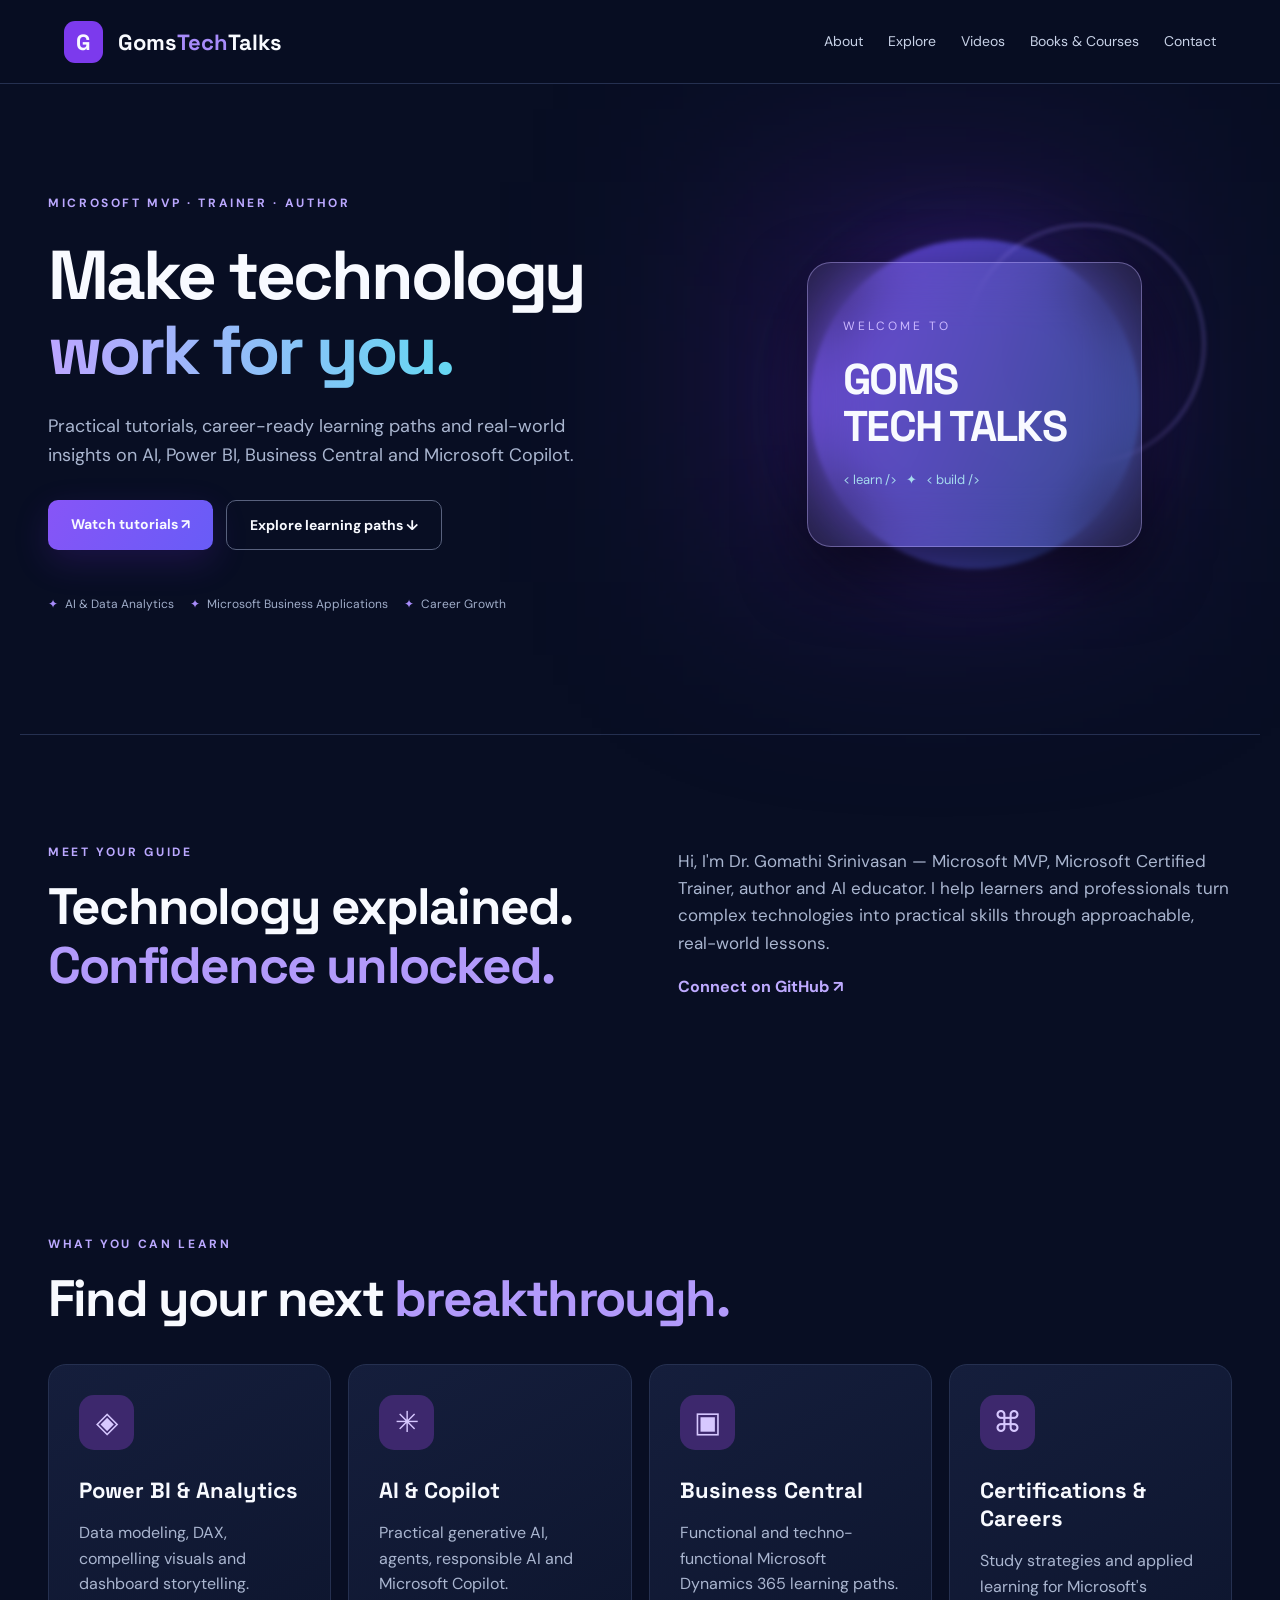
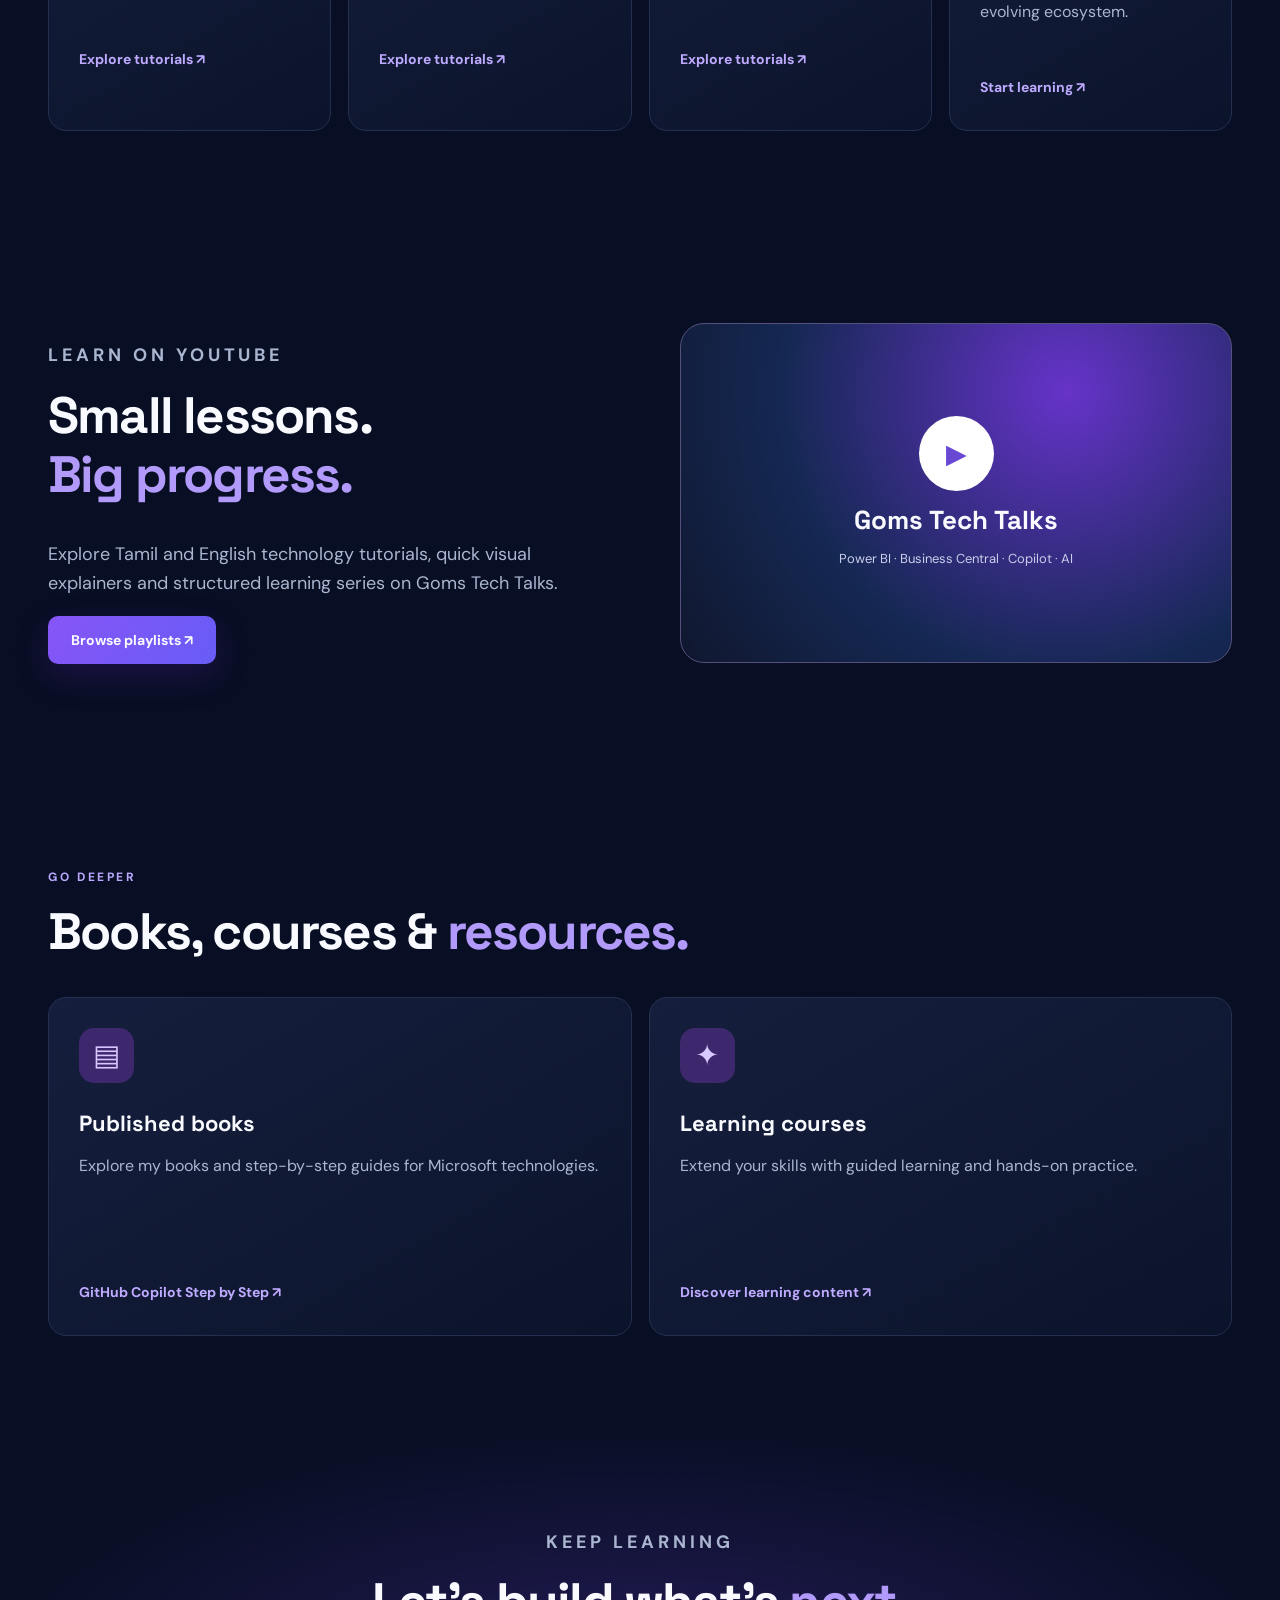
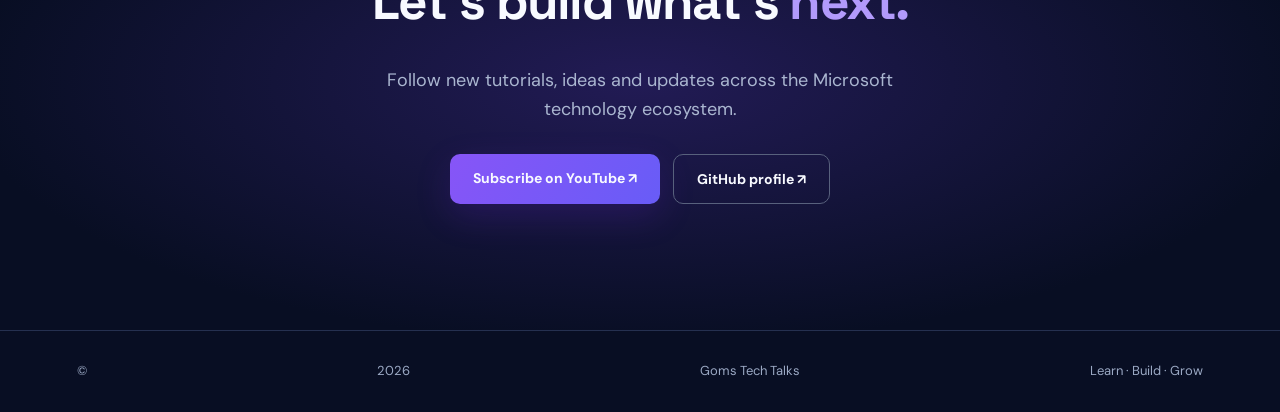
==== index.html @ bbb32fef "Initial launch of Goms Tech Talks website" ====
<!doctype html><html lang="en"><head><meta charset="utf-8"><meta name="viewport" content="width=device-width,initial-scale=1"><meta name="description" content="Goms Tech Talks — practical learning in Power BI, Business Central, Copilot Studio and AI."><title>Goms Tech Talks | Learn. Build. Grow.</title><link rel="stylesheet" href="style.css"></head><body><header class="header"><a class="brand" href="#home"><span class="mark">G</span> Goms<span class="accent">Tech</span>Talks</a><button class="menu" aria-label="Toggle menu" aria-expanded="false">☰</button><nav id="nav"><a href="#about">About</a><a href="#topics">Explore</a><a href="#videos">Videos</a><a href="#books">Books & Courses</a><a href="#contact">Contact</a></nav></header><main id="home"><section class="hero"><div class="glow"></div><div class="hero-content"><div class="eyebrow">MICROSOFT MVP · TRAINER · AUTHOR</div><h1>Make technology<br><em>work for you.</em></h1><p>Practical tutorials, career-ready learning paths and real-world insights on AI, Power BI, Business Central and Microsoft Copilot.</p><div class="actions"><a class="btn primary" href="https://www.youtube.com/@gomstechtalks" target="_blank" rel="noopener">Watch tutorials ↗</a><a class="btn secondary" href="#topics">Explore learning paths ↓</a></div><div class="proof"><span>AI & Data Analytics</span><span>Microsoft Business Applications</span><span>Career Growth</span></div></div><div class="hero-art" aria-hidden="true"><div class="orb orb-one"></div><div class="orb orb-two"></div><div class="glass"><span class="tiny">WELCOME TO</span><strong>GOMS<br>TECH TALKS</strong><span class="code">&lt; learn /&gt; &nbsp; ✦ &nbsp; &lt; build /&gt;</span></div></div></section><section id="about" class="section about"><div><p class="section-label">MEET YOUR GUIDE</p><h2>Technology explained.<br><span>Confidence unlocked.</span></h2></div><div><p>Hi, I'm Dr. Gomathi Srinivasan — Microsoft MVP, Microsoft Certified Trainer, author and AI educator. I help learners and professionals turn complex technologies into practical skills through approachable, real-world lessons.</p><a class="text-link" href="https://github.com/Gomathikrishna" target="_blank" rel="noopener">Connect on GitHub ↗</a></div></section><section id="topics" class="section"><p class="section-label">WHAT YOU CAN LEARN</p><h2>Find your next <span>breakthrough.</span></h2><div class="cards"><article class="card"><div class="symbol">◈</div><h3>Power BI & Analytics</h3><p>Data modeling, DAX, compelling visuals and dashboard storytelling.</p><a href="https://www.youtube.com/@gomstechtalks/playlists" target="_blank" rel="noopener">Explore tutorials ↗</a></article><article class="card"><div class="symbol">✳</div><h3>AI & Copilot</h3><p>Practical generative AI, agents, responsible AI and Microsoft Copilot.</p><a href="https://www.youtube.com/@gomstechtalks/playlists" target="_blank" rel="noopener">Explore tutorials ↗</a></article><article class="card"><div class="symbol">▣</div><h3>Business Central</h3><p>Functional and techno-functional Microsoft Dynamics 365 learning paths.</p><a href="https://www.youtube.com/@gomstechtalks/playlists" target="_blank" rel="noopener">Explore tutorials ↗</a></article><article class="card"><div class="symbol">⌘</div><h3>Certifications & Careers</h3><p>Study strategies and applied learning for Microsoft's evolving ecosystem.</p><a href="https://www.youtube.com/@gomstechtalks" target="_blank" rel="noopener">Start learning ↗</a></article></div></section><section id="videos" class="section feature"><div><p class="section-label">LEARN ON YOUTUBE</p><h2>Small lessons.<br><span>Big progress.</span></h2><p>Explore Tamil and English technology tutorials, quick visual explainers and structured learning series on Goms Tech Talks.</p><a class="btn primary" href="https://www.youtube.com/@gomstechtalks/playlists" target="_blank" rel="noopener">Browse playlists ↗</a></div><div class="video-panel"><div class="play">▶</div><strong>Goms Tech Talks</strong><span>Power BI · Business Central · Copilot · AI</span></div></section><section id="books" class="section"><p class="section-label">GO DEEPER</p><h2>Books, courses & <span>resources.</span></h2><div class="cards two"><article class="card"><div class="symbol">▤</div><h3>Published books</h3><p>Explore my books and step-by-step guides for Microsoft technologies.</p><a href="https://www.microsoftpressstore.com/store/github-copilot-step-by-step-navigating-ai-driven-software-9780135493045" target="_blank" rel="noopener">GitHub Copilot Step by Step ↗</a></article><article class="card"><div class="symbol">✦</div><h3>Learning courses</h3><p>Extend your skills with guided learning and hands-on practice.</p><a href="https://www.youtube.com/@gomstechtalks" target="_blank" rel="noopener">Discover learning content ↗</a></article></div></section><section id="contact" class="section cta"><p class="section-label">KEEP LEARNING</p><h2>Let's build what's <span>next.</span></h2><p>Follow new tutorials, ideas and updates across the Microsoft technology ecosystem.</p><div class="actions"><a class="btn primary" href="https://www.youtube.com/@gomstechtalks" target="_blank" rel="noopener">Subscribe on YouTube ↗</a><a class="btn secondary" href="https://github.com/Gomathikrishna" target="_blank" rel="noopener">GitHub profile ↗</a></div></section></main><footer>© <span id="year"></span> Goms Tech Talks <span>Learn · Build · Grow</span></footer><script src="script.js"></script></body></html>
---- style.css ----
@import url('https://fonts.googleapis.com/css2?family=DM+Sans:wght@400;500;600;700&family=Space+Grotesk:wght@400;500;600;700&display=swap');:root{--navy:#080e23;--panel:#111a36;--white:#f8faff;--muted:#aab6d0;--purple:#a78bfa;--line:#253050}*{box-sizing:border-box}html{scroll-behavior:smooth}body{margin:0;background:var(--navy);color:var(--white);font:16px/1.6 'DM Sans',sans-serif}a{color:inherit;text-decoration:none}.header{height:84px;display:flex;align-items:center;justify-content:space-between;padding:0 max(5%,calc((100% - 1240px)/2));border-bottom:1px solid var(--line);position:sticky;top:0;background:#080e23ee;backdrop-filter:blur(18px);z-index:10}.brand{font:700 22px 'Space Grotesk',sans-serif;white-space:nowrap}.mark{background:#7c3aed;border-radius:11px;padding:7px 12px;margin-right:9px}.accent{color:var(--purple)}nav{display:flex;gap:25px}nav a{font-size:14px;color:#c8d2e7}nav a:hover,.text-link,.card a{color:#beaaff}.menu{display:none}.hero{min-height:650px;display:grid;grid-template-columns:1.1fr .9fr;gap:40px;align-items:center;max-width:1240px;margin:auto;padding:85px 28px 95px;position:relative}.glow{position:absolute;width:400px;height:400px;right:10%;top:15%;background:#5b21b640;filter:blur(110px);pointer-events:none}.hero-content{position:relative;z-index:1}.eyebrow,.section-label{font-size:12px;font-weight:700;letter-spacing:.22em;color:#bba8ff}.hero h1{font:700 clamp(48px,5.4vw,80px)/1.08 'Space Grotesk';letter-spacing:-.045em;margin:25px 0}.hero h1 em{font-style:normal;background:linear-gradient(90deg,#bca5ff,#65d7f2);background-clip:text;color:transparent}.hero p,.feature p,.cta p{max-width:560px;color:var(--muted);font-size:18px}.actions{display:flex;gap:13px;flex-wrap:wrap;margin:30px 0}.btn{display:inline-block;padding:13px 23px;border-radius:10px;font-weight:700;font-size:14px}.primary{background:linear-gradient(120deg,#8755f7,#685cf7);box-shadow:0 12px 35px #6d28d933}.secondary{border:1px solid #58617d}.proof{display:flex;flex-wrap:wrap;gap:16px;color:#a0adc9;font-size:12px;margin-top:45px}.proof span:before{content:'✦';color:#a78bfa;margin-right:7px}.hero-art{height:430px;display:grid;place-items:center;position:relative}.orb{position:absolute;border-radius:50%;filter:blur(2px)}.orb-one{width:330px;height:330px;background:linear-gradient(130deg,#6840dc,#223d83);transform:rotate(-20deg);box-shadow:0 0 90px #5027b655}.orb-two{width:240px;height:240px;border:2px solid #a28bff70;transform:translate(110px,-60px)}.glass{width:335px;height:285px;border:1px solid #c2b4ff66;border-radius:24px;backdrop-filter:blur(30px);background:#ffffff12;box-shadow:0 25px 65px #0009;padding:35px;z-index:1;display:flex;flex-direction:column;justify-content:center}.glass .tiny{font-size:12px;letter-spacing:.25em;color:#ccb9ff}.glass strong{font:700 43px/1.1 'Space Grotesk';letter-spacing:-.04em;margin:20px 0}.glass .code{color:#a6dbee;font-size:13px}.section{max-width:1240px;margin:auto;padding:96px 28px;scroll-margin-top:80px}.section h2{font:700 clamp(34px,4vw,54px)/1.15 'Space Grotesk';letter-spacing:-.035em;margin:16px 0 35px}.section h2 span{color:#b29afb}.about{border-top:1px solid var(--line);display:grid;grid-template-columns:1fr 1fr;gap:75px}.about p:not(.section-label){color:var(--muted);font-size:17px}.text-link{font-weight:700}.cards{display:grid;grid-template-columns:repeat(4,1fr);gap:17px}.cards.two{grid-template-columns:repeat(2,1fr)}.card{background:linear-gradient(150deg,#151e3c,#0c142c);border:1px solid var(--line);padding:30px;border-radius:18px;transition:transform .2s,border-color .2s}.card:hover{transform:translateY(-5px);border-color:#7662ae}.symbol{height:55px;width:55px;display:grid;place-items:center;background:#3d286d;border-radius:15px;color:#d7c8ff;font-size:29px}.card h3{font:700 22px 'Space Grotesk';margin:26px 0 12px}.card p{color:var(--muted);min-height:110px}.card a{font-size:14px;font-weight:700}.feature{display:grid;grid-template-columns:1fr 1fr;gap:80px;align-items:center}.video-panel{min-height:340px;border-radius:24px;background:radial-gradient(circle at 70% 20%,#6633c9,#152853 60%,#10172e);border:1px solid #55507c;display:flex;align-items:center;justify-content:center;flex-direction:column;gap:12px}.play{display:grid;place-items:center;background:#fff;color:#6948d4;height:75px;width:75px;border-radius:50%;font-size:27px}.video-panel strong{font:700 26px 'Space Grotesk'}.video-panel span{color:#c8ceeb;font-size:13px}.cta{text-align:center;background:radial-gradient(ellipse at center,#221b55 0%,#080e23 75%);max-width:none}.cta p{margin:auto}.cta .actions{justify-content:center}footer{border-top:1px solid var(--line);padding:30px 6%;display:flex;justify-content:space-between;color:#9ba9c4;font-size:13px}@media(max-width:850px){.header{padding:0 22px;height:70px}.menu{display:block;border:1px solid #4a5270;background:transparent;color:white;border-radius:8px;padding:6px 11px;font-size:22px}nav{display:none;position:absolute;top:70px;left:0;right:0;background:#101933;flex-direction:column;padding:25px}nav.open{display:flex}.hero,.about,.feature{grid-template-columns:1fr}.hero{padding:65px 22px 35px}.hero-art{height:320px}.orb-one{width:260px;height:260px}.orb-two{width:170px;height:170px}.glass{width:280px;height:230px}.glass strong{font-size:34px}.section{padding:65px 22px}.cards{grid-template-columns:repeat(2,1fr)}.about,.feature{gap:22px}}@media(max-width:520px){.brand{font-size:18px}.cards,.cards.two{grid-template-columns:1fr}.card p{min-height:auto}.proof{margin-top:25px}.hero-art{height:290px}.hero h1{font-size:48px}footer{flex-direction:column;gap:10px}}
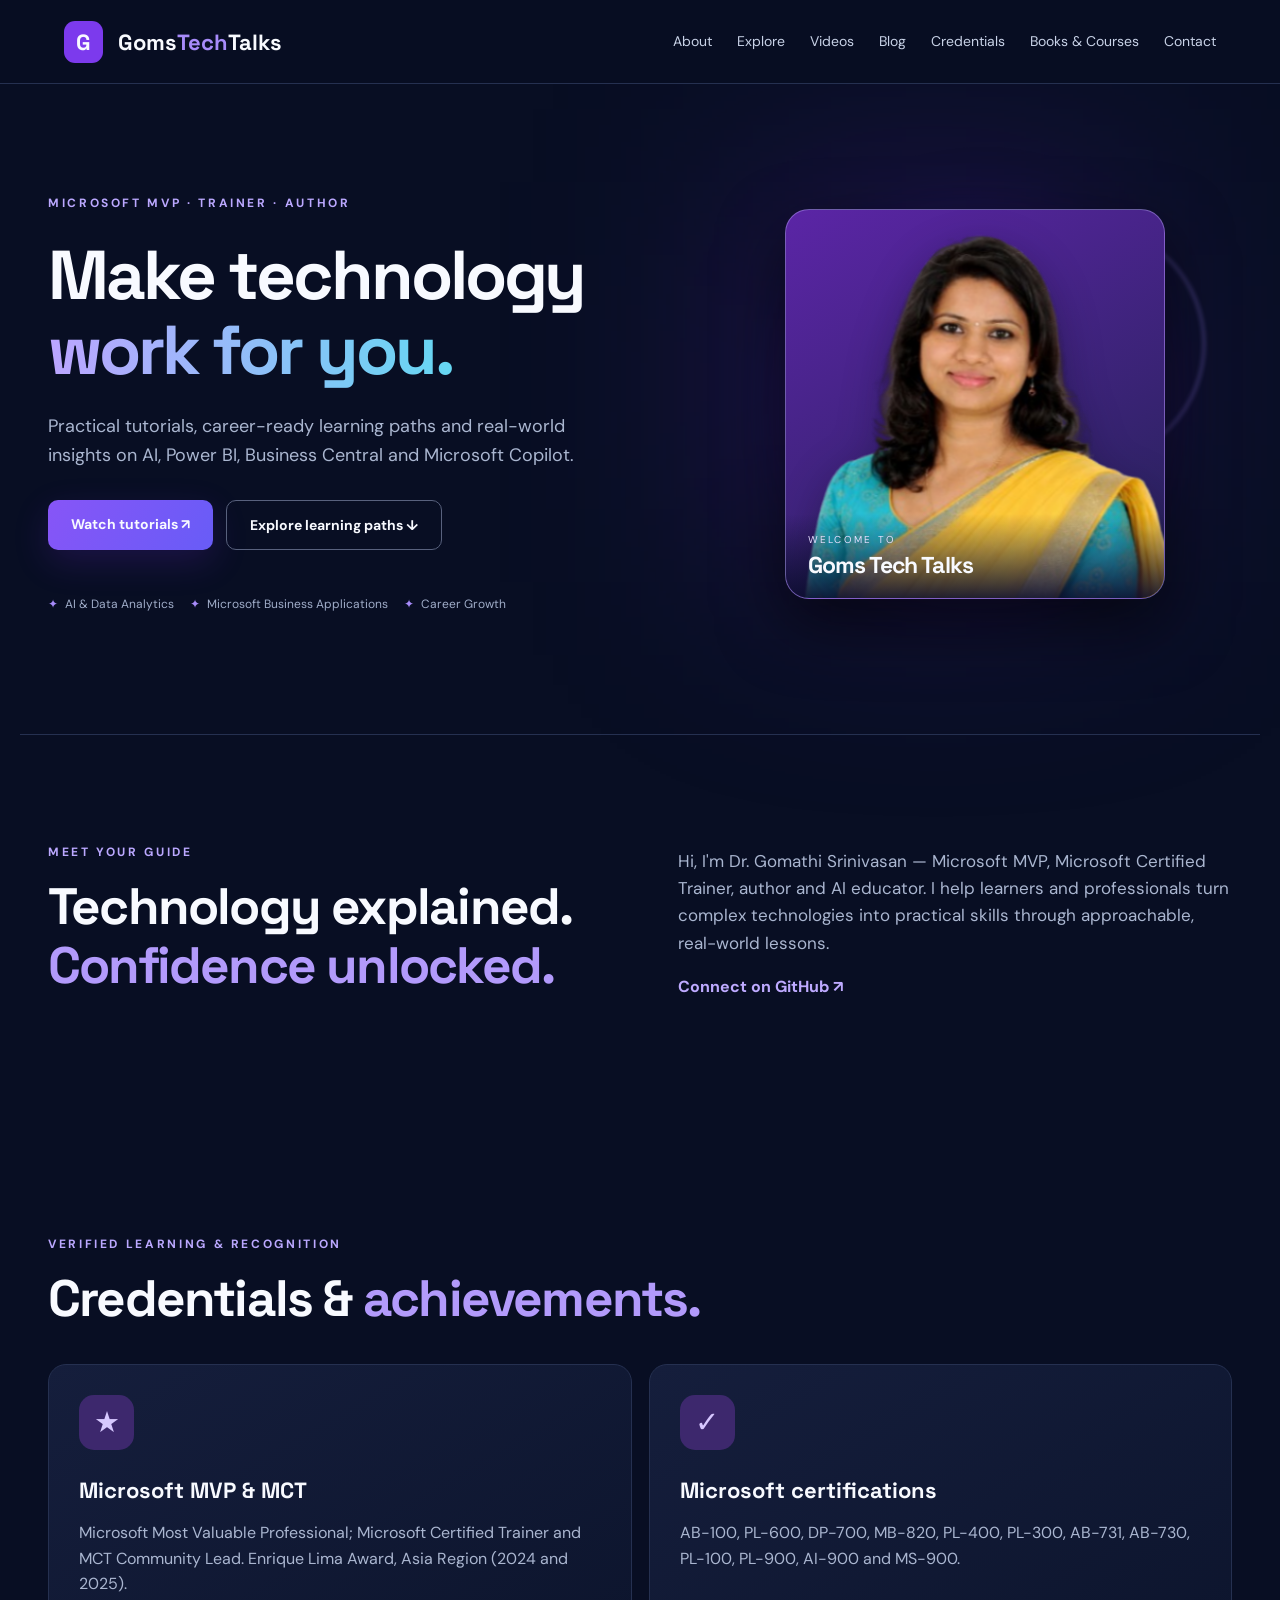
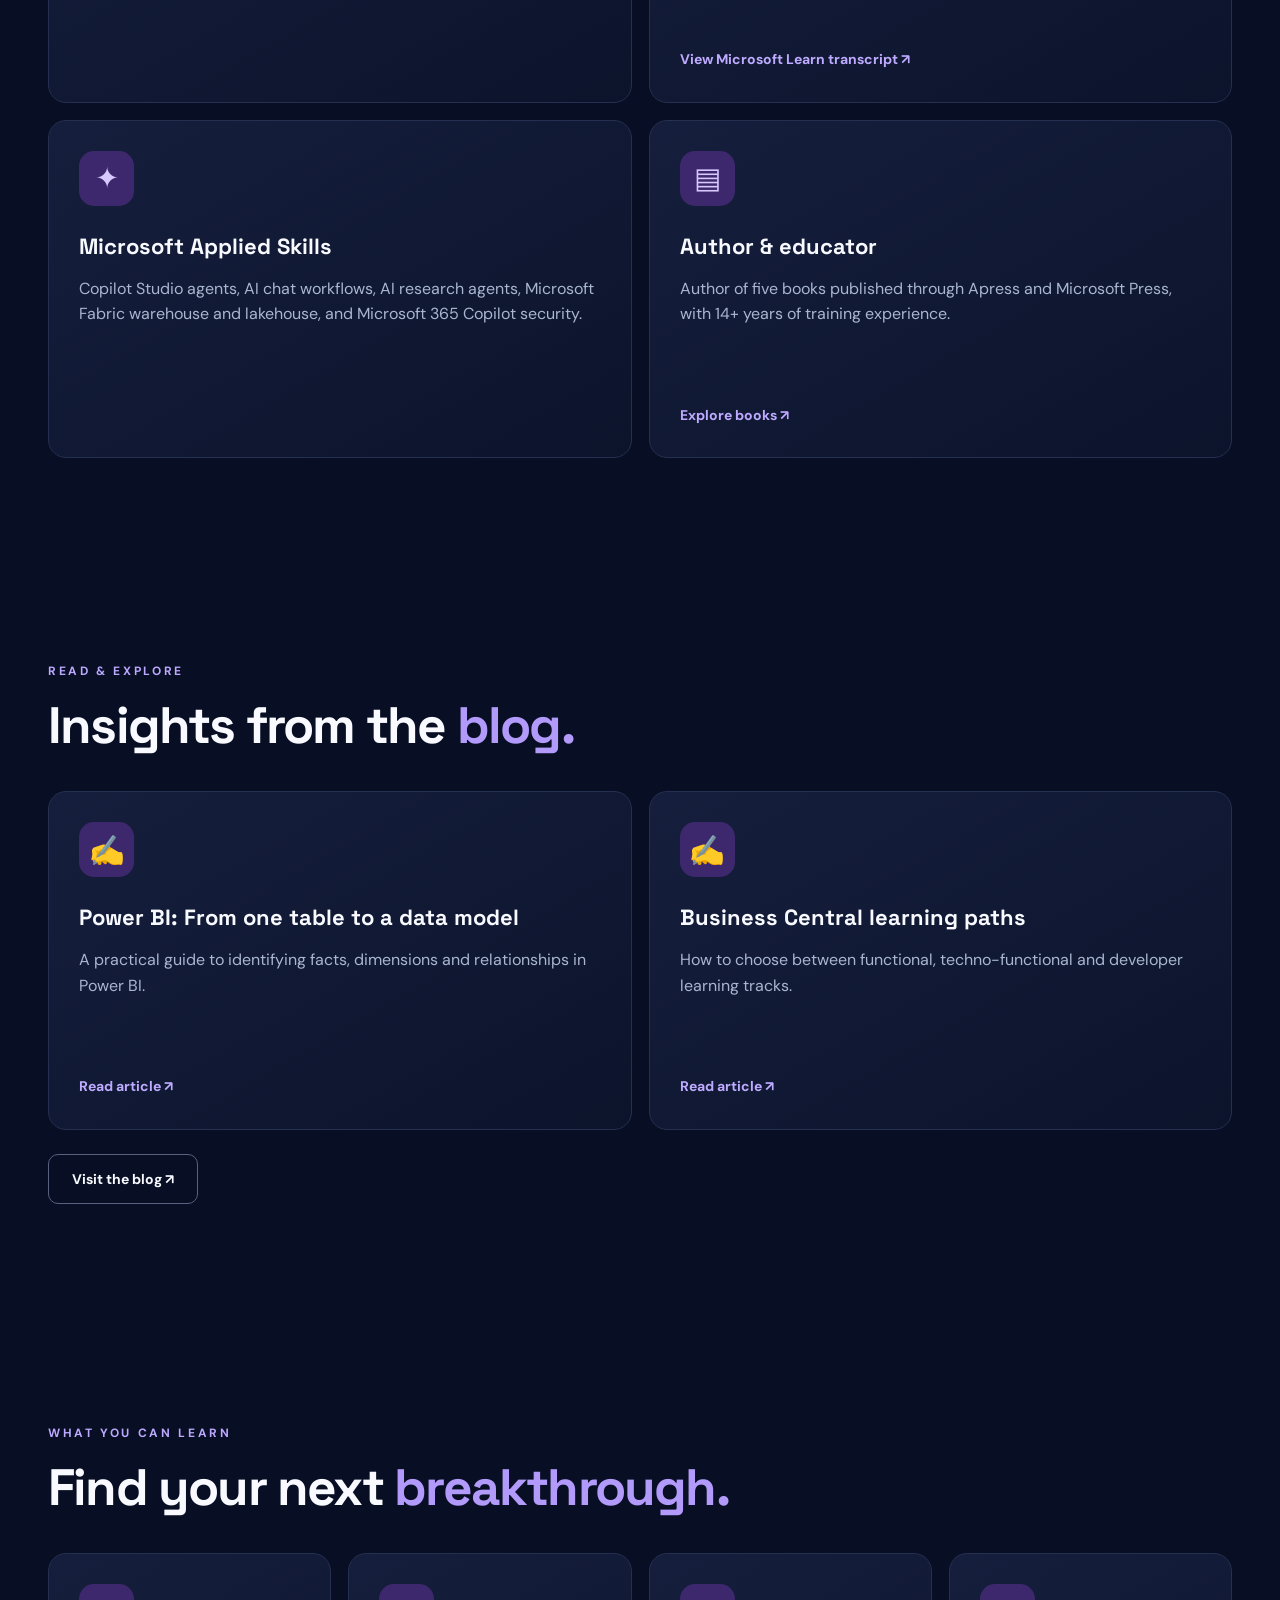
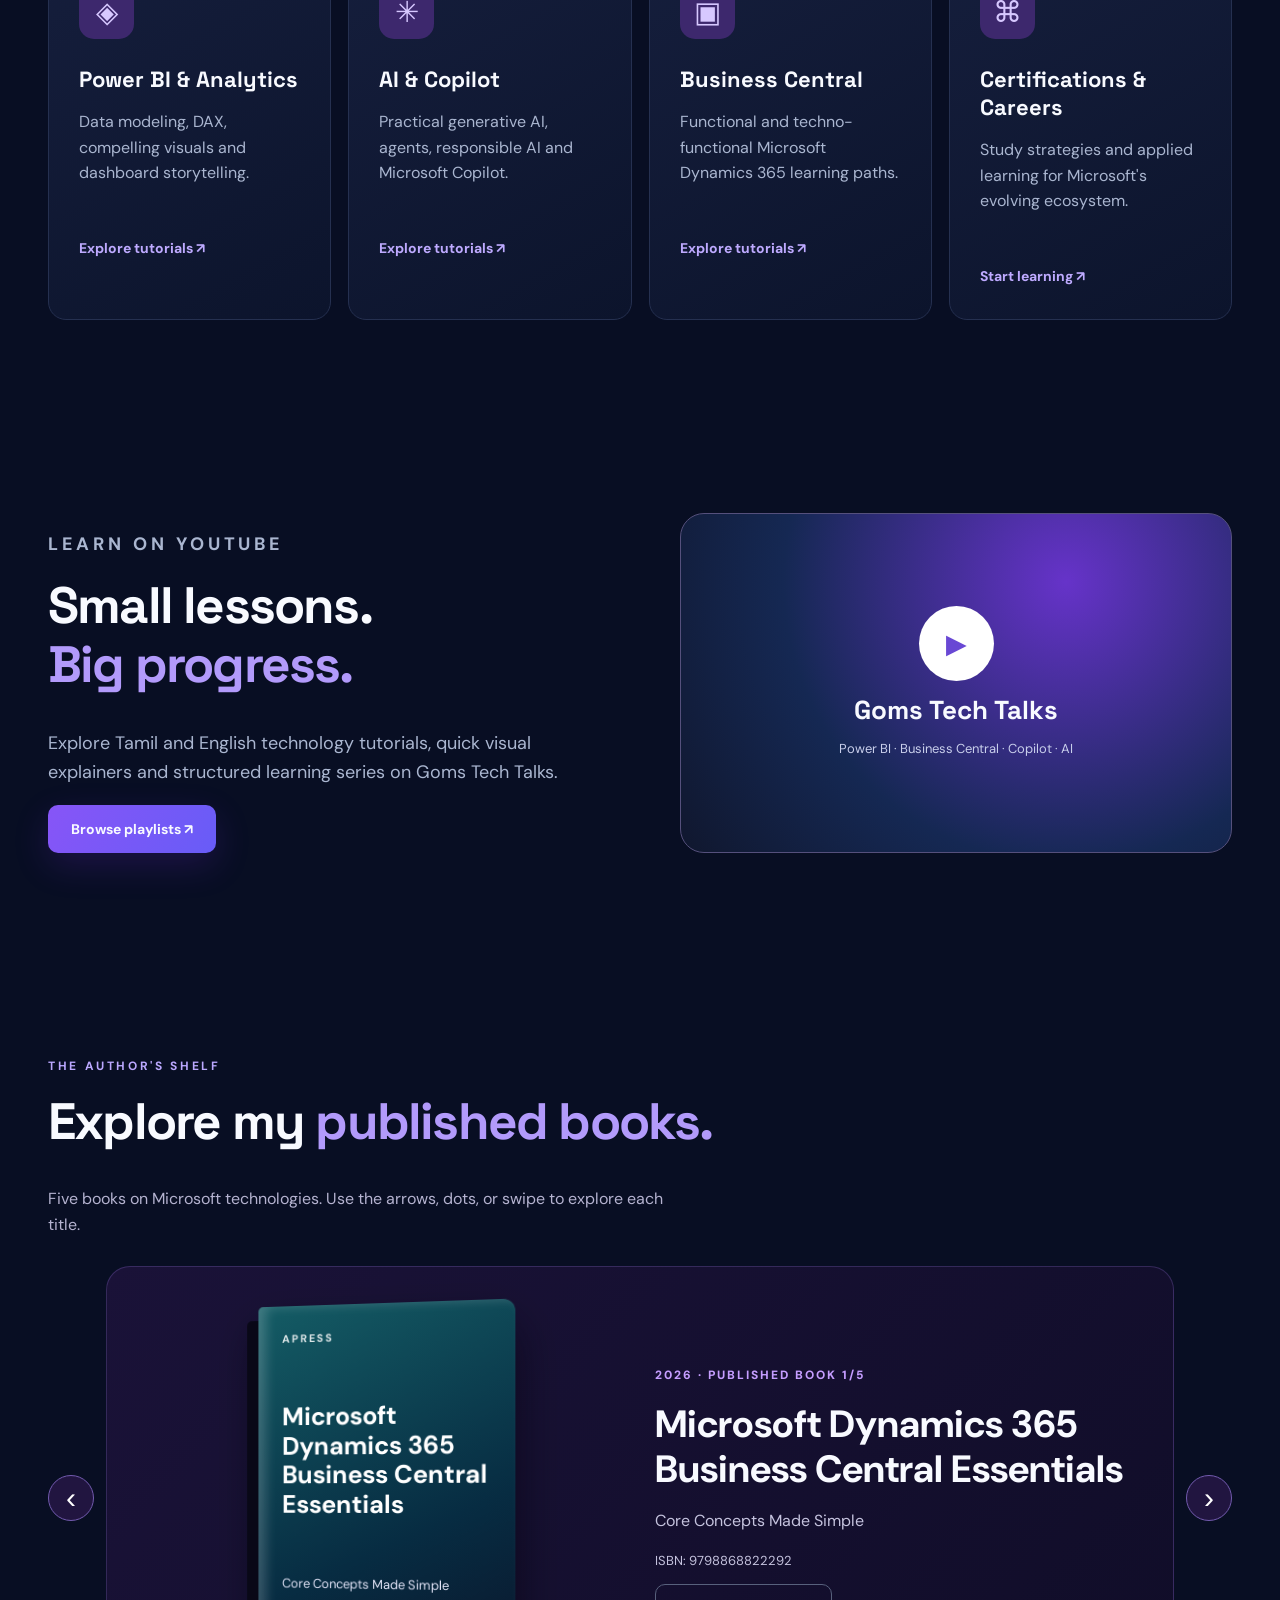
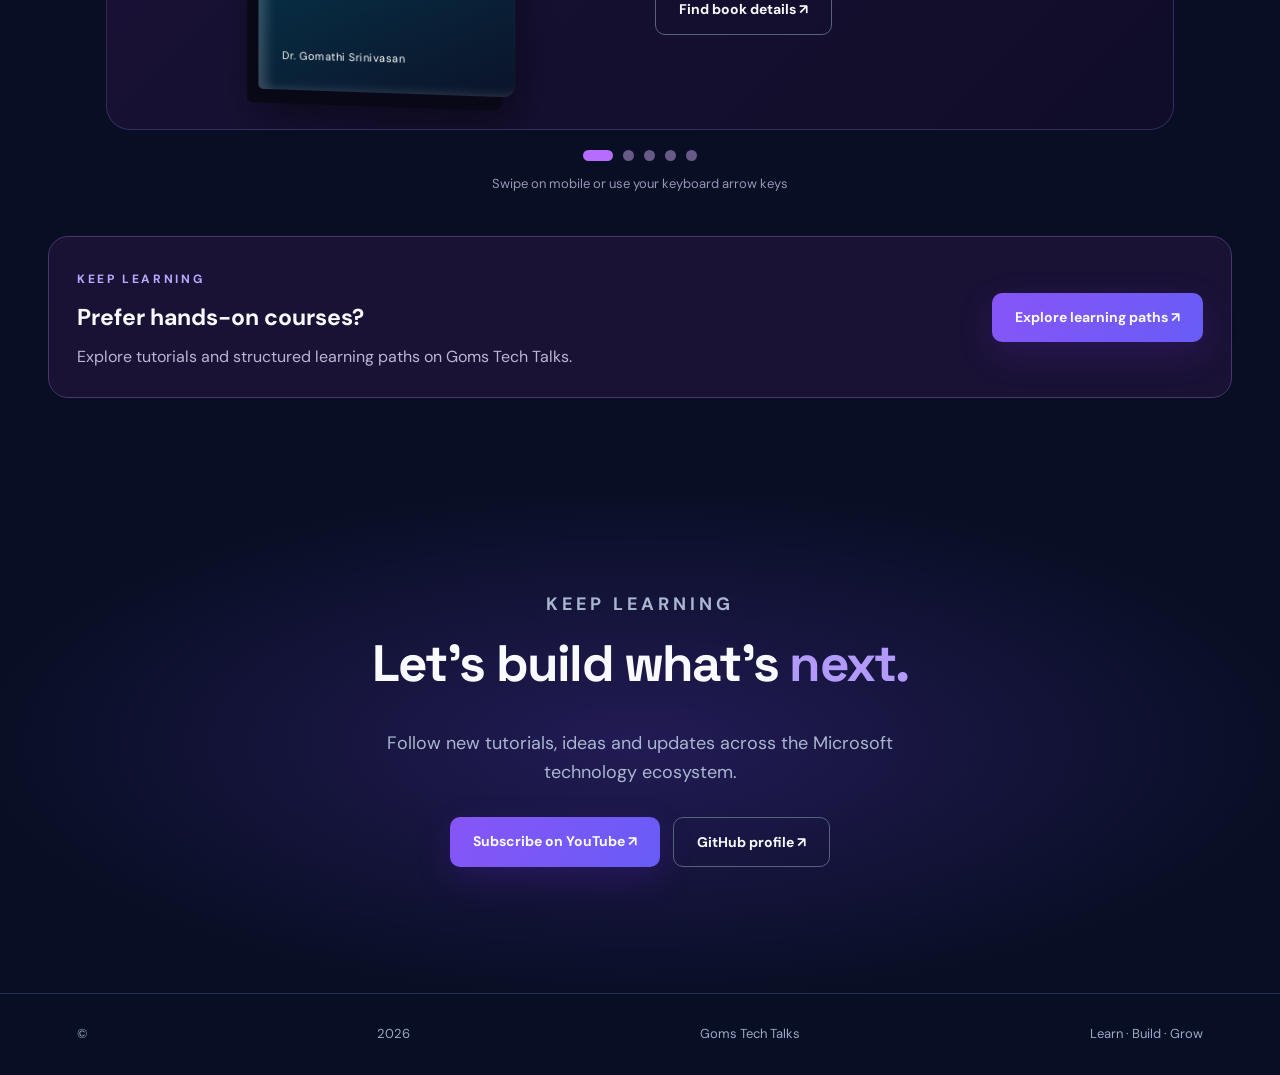
==== commit 197207fa: "Launch Goms Tech Talks Animated Website V3" ====
--- a/index.html
+++ b/index.html
@@ -1 +1 @@
-<!doctype html><html lang="en"><head><meta charset="utf-8"><meta name="viewport" content="width=device-width,initial-scale=1"><meta name="description" content="Goms Tech Talks — practical learning in Power BI, Business Central, Copilot Studio and AI."><title>Goms Tech Talks | Learn. Build. Grow.</title><link rel="stylesheet" href="style.css"></head><body><header class="header"><a class="brand" href="#home"><span class="mark">G</span> Goms<span class="accent">Tech</span>Talks</a><button class="menu" aria-label="Toggle menu" aria-expanded="false">☰</button><nav id="nav"><a href="#about">About</a><a href="#topics">Explore</a><a href="#videos">Videos</a><a href="#books">Books & Courses</a><a href="#contact">Contact</a></nav></header><main id="home"><section class="hero"><div class="glow"></div><div class="hero-content"><div class="eyebrow">MICROSOFT MVP · TRAINER · AUTHOR</div><h1>Make technology<br><em>work for you.</em></h1><p>Practical tutorials, career-ready learning paths and real-world insights on AI, Power BI, Business Central and Microsoft Copilot.</p><div class="actions"><a class="btn primary" href="https://www.youtube.com/@gomstechtalks" target="_blank" rel="noopener">Watch tutorials ↗</a><a class="btn secondary" href="#topics">Explore learning paths ↓</a></div><div class="proof"><span>AI & Data Analytics</span><span>Microsoft Business Applications</span><span>Career Growth</span></div></div><div class="hero-art" aria-hidden="true"><div class="orb orb-one"></div><div class="orb orb-two"></div><div class="glass"><span class="tiny">WELCOME TO</span><strong>GOMS<br>TECH TALKS</strong><span class="code">&lt; learn /&gt; &nbsp; ✦ &nbsp; &lt; build /&gt;</span></div></div></section><section id="about" class="section about"><div><p class="section-label">MEET YOUR GUIDE</p><h2>Technology explained.<br><span>Confidence unlocked.</span></h2></div><div><p>Hi, I'm Dr. Gomathi Srinivasan — Microsoft MVP, Microsoft Certified Trainer, author and AI educator. I help learners and professionals turn complex technologies into practical skills through approachable, real-world lessons.</p><a class="text-link" href="https://github.com/Gomathikrishna" target="_blank" rel="noopener">Connect on GitHub ↗</a></div></section><section id="topics" class="section"><p class="section-label">WHAT YOU CAN LEARN</p><h2>Find your next <span>breakthrough.</span></h2><div class="cards"><article class="card"><div class="symbol">◈</div><h3>Power BI & Analytics</h3><p>Data modeling, DAX, compelling visuals and dashboard storytelling.</p><a href="https://www.youtube.com/@gomstechtalks/playlists" target="_blank" rel="noopener">Explore tutorials ↗</a></article><article class="card"><div class="symbol">✳</div><h3>AI & Copilot</h3><p>Practical generative AI, agents, responsible AI and Microsoft Copilot.</p><a href="https://www.youtube.com/@gomstechtalks/playlists" target="_blank" rel="noopener">Explore tutorials ↗</a></article><article class="card"><div class="symbol">▣</div><h3>Business Central</h3><p>Functional and techno-functional Microsoft Dynamics 365 learning paths.</p><a href="https://www.youtube.com/@gomstechtalks/playlists" target="_blank" rel="noopener">Explore tutorials ↗</a></article><article class="card"><div class="symbol">⌘</div><h3>Certifications & Careers</h3><p>Study strategies and applied learning for Microsoft's evolving ecosystem.</p><a href="https://www.youtube.com/@gomstechtalks" target="_blank" rel="noopener">Start learning ↗</a></article></div></section><section id="videos" class="section feature"><div><p class="section-label">LEARN ON YOUTUBE</p><h2>Small lessons.<br><span>Big progress.</span></h2><p>Explore Tamil and English technology tutorials, quick visual explainers and structured learning series on Goms Tech Talks.</p><a class="btn primary" href="https://www.youtube.com/@gomstechtalks/playlists" target="_blank" rel="noopener">Browse playlists ↗</a></div><div class="video-panel"><div class="play">▶</div><strong>Goms Tech Talks</strong><span>Power BI · Business Central · Copilot · AI</span></div></section><section id="books" class="section"><p class="section-label">GO DEEPER</p><h2>Books, courses & <span>resources.</span></h2><div class="cards two"><article class="card"><div class="symbol">▤</div><h3>Published books</h3><p>Explore my books and step-by-step guides for Microsoft technologies.</p><a href="https://www.microsoftpressstore.com/store/github-copilot-step-by-step-navigating-ai-driven-software-9780135493045" target="_blank" rel="noopener">GitHub Copilot Step by Step ↗</a></article><article class="card"><div class="symbol">✦</div><h3>Learning courses</h3><p>Extend your skills with guided learning and hands-on practice.</p><a href="https://www.youtube.com/@gomstechtalks" target="_blank" rel="noopener">Discover learning content ↗</a></article></div></section><section id="contact" class="section cta"><p class="section-label">KEEP LEARNING</p><h2>Let's build what's <span>next.</span></h2><p>Follow new tutorials, ideas and updates across the Microsoft technology ecosystem.</p><div class="actions"><a class="btn primary" href="https://www.youtube.com/@gomstechtalks" target="_blank" rel="noopener">Subscribe on YouTube ↗</a><a class="btn secondary" href="https://github.com/Gomathikrishna" target="_blank" rel="noopener">GitHub profile ↗</a></div></section></main><footer>© <span id="year"></span> Goms Tech Talks <span>Learn · Build · Grow</span></footer><script src="script.js"></script></body></html>
+<!doctype html><html lang="en"><head><meta charset="utf-8"><meta name="viewport" content="width=device-width,initial-scale=1"><meta name="description" content="Goms Tech Talks — practical learning in Power BI, Business Central, Copilot Studio and AI."><title>Goms Tech Talks | Learn. Build. Grow.</title><link rel="stylesheet" href="style.css"><meta name="theme-color" content="#0b0924"></head><body><header class="header"><a class="brand" href="#home"><span class="mark">G</span> Goms<span class="accent">Tech</span>Talks</a><button class="menu" aria-label="Toggle menu" aria-expanded="false">☰</button><nav id="nav"><a href="#about">About</a><a href="#topics">Explore</a><a href="#videos">Videos</a><a href="blog.html">Blog</a><a href="#credentials">Credentials</a><a href="#books">Books & Courses</a><a href="#contact">Contact</a></nav></header><main id="home"><section class="hero"><div class="glow"></div><div class="hero-content"><div class="eyebrow">MICROSOFT MVP · TRAINER · AUTHOR</div><h1>Make technology<br><em>work for you.</em></h1><p>Practical tutorials, career-ready learning paths and real-world insights on AI, Power BI, Business Central and Microsoft Copilot.</p><div class="actions"><a class="btn primary" href="https://www.youtube.com/@gomstechtalks" target="_blank" rel="noopener">Watch tutorials ↗</a><a class="btn secondary" href="#topics">Explore learning paths ↓</a></div><div class="proof"><span>AI & Data Analytics</span><span>Microsoft Business Applications</span><span>Career Growth</span></div></div><div class="hero-art" aria-hidden="true"><div class="orb orb-one"></div><div class="orb orb-two"></div><div class="glass portrait-card"><img src="assets/gomathi-profile.png" alt="Dr. Gomathi Srinivasan" loading="eager"><div class="portrait-caption"><span>WELCOME TO</span><strong>Goms Tech Talks</strong></div></div></div></div></section><section id="about" class="section about"><div><p class="section-label">MEET YOUR GUIDE</p><h2>Technology explained.<br><span>Confidence unlocked.</span></h2></div><div><p>Hi, I'm Dr. Gomathi Srinivasan — Microsoft MVP, Microsoft Certified Trainer, author and AI educator. I help learners and professionals turn complex technologies into practical skills through approachable, real-world lessons.</p><a class="text-link" href="https://github.com/Gomathikrishna" target="_blank" rel="noopener">Connect on GitHub ↗</a></div></section><section id="credentials" class="section"><p class="section-label">VERIFIED LEARNING & RECOGNITION</p><h2>Credentials & <span>achievements.</span></h2><div class="cards two"><article class="card"><div class="symbol">★</div><h3>Microsoft MVP & MCT</h3><p>Microsoft Most Valuable Professional; Microsoft Certified Trainer and MCT Community Lead. Enrique Lima Award, Asia Region (2024 and 2025).</p></article><article class="card"><div class="symbol">✓</div><h3>Microsoft certifications</h3><p>AB-100, PL-600, DP-700, MB-820, PL-400, PL-300, AB-731, AB-730, PL-100, PL-900, AI-900 and MS-900.</p><a href="https://learn.microsoft.com/en-us/users/drsgomathi-3925/transcript/734e9akolqyzq0x?source=docs" target="_blank" rel="noopener noreferrer">View Microsoft Learn transcript ↗</a></article><article class="card"><div class="symbol">✦</div><h3>Microsoft Applied Skills</h3><p>Copilot Studio agents, AI chat workflows, AI research agents, Microsoft Fabric warehouse and lakehouse, and Microsoft 365 Copilot security.</p></article><article class="card"><div class="symbol">▤</div><h3>Author & educator</h3><p>Author of five books published through Apress and Microsoft Press, with 14+ years of training experience.</p><a href="#books">Explore books ↗</a></article></div></section><section id="blog-preview" class="section"><p class="section-label">READ & EXPLORE</p><h2>Insights from the <span>blog.</span></h2><div class="cards two"><article class="card"><div class="symbol">✍</div><h3>Power BI: From one table to a data model</h3><p>A practical guide to identifying facts, dimensions and relationships in Power BI.</p><a href="posts/power-bi-data-modeling.html">Read article ↗</a></article><article class="card"><div class="symbol">✍</div><h3>Business Central learning paths</h3><p>How to choose between functional, techno-functional and developer learning tracks.</p><a href="posts/business-central-learning-paths.html">Read article ↗</a></article></div><p style="margin-top:24px"><a class="btn secondary" href="blog.html">Visit the blog ↗</a></p></section><section id="topics" class="section"><p class="section-label">WHAT YOU CAN LEARN</p><h2>Find your next <span>breakthrough.</span></h2><div class="cards"><article class="card"><div class="symbol">◈</div><h3>Power BI & Analytics</h3><p>Data modeling, DAX, compelling visuals and dashboard storytelling.</p><a href="https://www.youtube.com/@gomstechtalks/playlists" target="_blank" rel="noopener">Explore tutorials ↗</a></article><article class="card"><div class="symbol">✳</div><h3>AI & Copilot</h3><p>Practical generative AI, agents, responsible AI and Microsoft Copilot.</p><a href="https://www.youtube.com/@gomstechtalks/playlists" target="_blank" rel="noopener">Explore tutorials ↗</a></article><article class="card"><div class="symbol">▣</div><h3>Business Central</h3><p>Functional and techno-functional Microsoft Dynamics 365 learning paths.</p><a href="https://www.youtube.com/@gomstechtalks/playlists" target="_blank" rel="noopener">Explore tutorials ↗</a></article><article class="card"><div class="symbol">⌘</div><h3>Certifications & Careers</h3><p>Study strategies and applied learning for Microsoft's evolving ecosystem.</p><a href="https://www.youtube.com/@gomstechtalks" target="_blank" rel="noopener">Start learning ↗</a></article></div></section><section id="videos" class="section feature"><div><p class="section-label">LEARN ON YOUTUBE</p><h2>Small lessons.<br><span>Big progress.</span></h2><p>Explore Tamil and English technology tutorials, quick visual explainers and structured learning series on Goms Tech Talks.</p><a class="btn primary" href="https://www.youtube.com/@gomstechtalks/playlists" target="_blank" rel="noopener">Browse playlists ↗</a></div><div class="video-panel"><div class="play">▶</div><strong>Goms Tech Talks</strong><span>Power BI · Business Central · Copilot · AI</span></div></section><section id="books" class="section books-section"><p class="section-label">THE AUTHOR'S SHELF</p><h2>Explore my <span>published books.</span></h2><p class="books-intro">Five books on Microsoft technologies. Use the arrows, dots, or swipe to explore each title.</p><div class="books-carousel" aria-label="Published books carousel" tabindex="0"><button class="carousel-arrow prev" aria-label="Previous book" type="button">‹</button><div class="book-window"><div class="book-track"><article class="book-slide" role="group" aria-roledescription="slide" aria-label="Book 1 of 5"><div class="book-art"><div class="book-cover cover-1"><span class="cover-publisher">APRESS</span><strong>Microsoft Dynamics 365 Business Central Essentials</strong><small>Core Concepts Made Simple</small><span class="cover-author">Dr. Gomathi Srinivasan</span></div></div><div class="book-info"><span class="book-year">2026 · Published book 1/5</span><h3>Microsoft Dynamics 365 Business Central Essentials</h3><p>Core Concepts Made Simple</p><p class="book-isbn">ISBN: 9798868822292</p><a class="btn secondary" href="https://openlibrary.org/isbn/9798868822292" target="_blank" rel="noopener">Find book details ↗</a></div></article><article class="book-slide" role="group" aria-roledescription="slide" aria-label="Book 2 of 5"><div class="book-art"><div class="book-cover cover-2"><span class="cover-publisher">MICROSOFT PRESS</span><strong>GitHub Copilot Step by Step</strong><small>Navigating AI-driven software development</small><span class="cover-author">Dr. Gomathi Srinivasan</span></div></div><div class="book-info"><span class="book-year">2025 · Published book 2/5</span><h3>GitHub Copilot Step by Step</h3><p>Navigating AI-driven software development</p><p class="book-isbn">ISBN: 9780135493021</p><a class="btn secondary" href="https://openlibrary.org/isbn/9780135493021" target="_blank" rel="noopener">Find book details ↗</a></div></article><article class="book-slide" role="group" aria-roledescription="slide" aria-label="Book 3 of 5"><div class="book-art"><div class="book-cover cover-3"><span class="cover-publisher">APRESS</span><strong>Microsoft Fabric Analytics Engineer Associate</strong><small>Certification Companion</small><span class="cover-author">Dr. Gomathi Srinivasan</span></div></div><div class="book-info"><span class="book-year">2025 · Published book 3/5</span><h3>Microsoft Fabric Analytics Engineer Associate</h3><p>Certification Companion</p><p class="book-isbn">ISBN: 9798868815478</p><a class="btn secondary" href="https://openlibrary.org/isbn/9798868815478" target="_blank" rel="noopener">Find book details ↗</a></div></article><article class="book-slide" role="group" aria-roledescription="slide" aria-label="Book 4 of 5"><div class="book-art"><div class="book-cover cover-4"><span class="cover-publisher">APRESS</span><strong>Dynamics 365 Business Central Developer</strong><small>Certification Companion (MB-820)</small><span class="cover-author">Dr. Gomathi Srinivasan</span></div></div><div class="book-info"><span class="book-year">2024 · Published book 4/5</span><h3>Dynamics 365 Business Central Developer</h3><p>Certification Companion (MB-820)</p><p class="book-isbn">ISBN: 9798868809255</p><a class="btn secondary" href="https://openlibrary.org/isbn/9798868809255" target="_blank" rel="noopener">Find book details ↗</a></div></article><article class="book-slide" role="group" aria-roledescription="slide" aria-label="Book 5 of 5"><div class="book-art"><div class="book-cover cover-5"><span class="cover-publisher">APRESS</span><strong>Mastering Microsoft Dynamics 365 Business Central</strong><small>A Comprehensive Guide</small><span class="cover-author">Dr. Gomathi Srinivasan</span></div></div><div class="book-info"><span class="book-year">2024 · Published book 5/5</span><h3>Mastering Microsoft Dynamics 365 Business Central</h3><p>A Comprehensive Guide</p><p class="book-isbn">ISBN: 9798868802294</p><a class="btn secondary" href="https://openlibrary.org/isbn/9798868802294" target="_blank" rel="noopener">Find book details ↗</a></div></article></div></div><button class="carousel-arrow next" aria-label="Next book" type="button">›</button></div><div class="carousel-dots" aria-label="Select a book"></div><p class="carousel-hint">Swipe on mobile or use your keyboard arrow keys</p><div class="courses-strip"><div><span class="section-label">KEEP LEARNING</span><h3>Prefer hands-on courses?</h3><p>Explore tutorials and structured learning paths on Goms Tech Talks.</p></div><a class="btn primary" href="https://www.youtube.com/@gomstechtalks/playlists" target="_blank" rel="noopener">Explore learning paths ↗</a></div></section><section id="contact" class="section cta"><p class="section-label">KEEP LEARNING</p><h2>Let's build what's <span>next.</span></h2><p>Follow new tutorials, ideas and updates across the Microsoft technology ecosystem.</p><div class="actions"><a class="btn primary" href="https://www.youtube.com/@gomstechtalks" target="_blank" rel="noopener">Subscribe on YouTube ↗</a><a class="btn secondary" href="https://github.com/Gomathikrishna" target="_blank" rel="noopener">GitHub profile ↗</a></div></section></main><footer>© <span id="year"></span> Goms Tech Talks <span>Learn · Build · Grow</span></footer><script src="script.js"></script></body></html>
--- a/style.css
+++ b/style.css
@@ -1 +1,14 @@
 @import url('https://fonts.googleapis.com/css2?family=DM+Sans:wght@400;500;600;700&family=Space+Grotesk:wght@400;500;600;700&display=swap');:root{--navy:#080e23;--panel:#111a36;--white:#f8faff;--muted:#aab6d0;--purple:#a78bfa;--line:#253050}*{box-sizing:border-box}html{scroll-behavior:smooth}body{margin:0;background:var(--navy);color:var(--white);font:16px/1.6 'DM Sans',sans-serif}a{color:inherit;text-decoration:none}.header{height:84px;display:flex;align-items:center;justify-content:space-between;padding:0 max(5%,calc((100% - 1240px)/2));border-bottom:1px solid var(--line);position:sticky;top:0;background:#080e23ee;backdrop-filter:blur(18px);z-index:10}.brand{font:700 22px 'Space Grotesk',sans-serif;white-space:nowrap}.mark{background:#7c3aed;border-radius:11px;padding:7px 12px;margin-right:9px}.accent{color:var(--purple)}nav{display:flex;gap:25px}nav a{font-size:14px;color:#c8d2e7}nav a:hover,.text-link,.card a{color:#beaaff}.menu{display:none}.hero{min-height:650px;display:grid;grid-template-columns:1.1fr .9fr;gap:40px;align-items:center;max-width:1240px;margin:auto;padding:85px 28px 95px;position:relative}.glow{position:absolute;width:400px;height:400px;right:10%;top:15%;background:#5b21b640;filter:blur(110px);pointer-events:none}.hero-content{position:relative;z-index:1}.eyebrow,.section-label{font-size:12px;font-weight:700;letter-spacing:.22em;color:#bba8ff}.hero h1{font:700 clamp(48px,5.4vw,80px)/1.08 'Space Grotesk';letter-spacing:-.045em;margin:25px 0}.hero h1 em{font-style:normal;background:linear-gradient(90deg,#bca5ff,#65d7f2);background-clip:text;color:transparent}.hero p,.feature p,.cta p{max-width:560px;color:var(--muted);font-size:18px}.actions{display:flex;gap:13px;flex-wrap:wrap;margin:30px 0}.btn{display:inline-block;padding:13px 23px;border-radius:10px;font-weight:700;font-size:14px}.primary{background:linear-gradient(120deg,#8755f7,#685cf7);box-shadow:0 12px 35px #6d28d933}.secondary{border:1px solid #58617d}.proof{display:flex;flex-wrap:wrap;gap:16px;color:#a0adc9;font-size:12px;margin-top:45px}.proof span:before{content:'✦';color:#a78bfa;margin-right:7px}.hero-art{height:430px;display:grid;place-items:center;position:relative}.orb{position:absolute;border-radius:50%;filter:blur(2px)}.orb-one{width:330px;height:330px;background:linear-gradient(130deg,#6840dc,#223d83);transform:rotate(-20deg);box-shadow:0 0 90px #5027b655}.orb-two{width:240px;height:240px;border:2px solid #a28bff70;transform:translate(110px,-60px)}.glass{width:335px;height:285px;border:1px solid #c2b4ff66;border-radius:24px;backdrop-filter:blur(30px);background:#ffffff12;box-shadow:0 25px 65px #0009;padding:35px;z-index:1;display:flex;flex-direction:column;justify-content:center}.glass .tiny{font-size:12px;letter-spacing:.25em;color:#ccb9ff}.glass strong{font:700 43px/1.1 'Space Grotesk';letter-spacing:-.04em;margin:20px 0}.glass .code{color:#a6dbee;font-size:13px}.section{max-width:1240px;margin:auto;padding:96px 28px;scroll-margin-top:80px}.section h2{font:700 clamp(34px,4vw,54px)/1.15 'Space Grotesk';letter-spacing:-.035em;margin:16px 0 35px}.section h2 span{color:#b29afb}.about{border-top:1px solid var(--line);display:grid;grid-template-columns:1fr 1fr;gap:75px}.about p:not(.section-label){color:var(--muted);font-size:17px}.text-link{font-weight:700}.cards{display:grid;grid-template-columns:repeat(4,1fr);gap:17px}.cards.two{grid-template-columns:repeat(2,1fr)}.card{background:linear-gradient(150deg,#151e3c,#0c142c);border:1px solid var(--line);padding:30px;border-radius:18px;transition:transform .2s,border-color .2s}.card:hover{transform:translateY(-5px);border-color:#7662ae}.symbol{height:55px;width:55px;display:grid;place-items:center;background:#3d286d;border-radius:15px;color:#d7c8ff;font-size:29px}.card h3{font:700 22px 'Space Grotesk';margin:26px 0 12px}.card p{color:var(--muted);min-height:110px}.card a{font-size:14px;font-weight:700}.feature{display:grid;grid-template-columns:1fr 1fr;gap:80px;align-items:center}.video-panel{min-height:340px;border-radius:24px;background:radial-gradient(circle at 70% 20%,#6633c9,#152853 60%,#10172e);border:1px solid #55507c;display:flex;align-items:center;justify-content:center;flex-direction:column;gap:12px}.play{display:grid;place-items:center;background:#fff;color:#6948d4;height:75px;width:75px;border-radius:50%;font-size:27px}.video-panel strong{font:700 26px 'Space Grotesk'}.video-panel span{color:#c8ceeb;font-size:13px}.cta{text-align:center;background:radial-gradient(ellipse at center,#221b55 0%,#080e23 75%);max-width:none}.cta p{margin:auto}.cta .actions{justify-content:center}footer{border-top:1px solid var(--line);padding:30px 6%;display:flex;justify-content:space-between;color:#9ba9c4;font-size:13px}@media(max-width:850px){.header{padding:0 22px;height:70px}.menu{display:block;border:1px solid #4a5270;background:transparent;color:white;border-radius:8px;padding:6px 11px;font-size:22px}nav{display:none;position:absolute;top:70px;left:0;right:0;background:#101933;flex-direction:column;padding:25px}nav.open{display:flex}.hero,.about,.feature{grid-template-columns:1fr}.hero{padding:65px 22px 35px}.hero-art{height:320px}.orb-one{width:260px;height:260px}.orb-two{width:170px;height:170px}.glass{width:280px;height:230px}.glass strong{font-size:34px}.section{padding:65px 22px}.cards{grid-template-columns:repeat(2,1fr)}.about,.feature{gap:22px}}@media(max-width:520px){.brand{font-size:18px}.cards,.cards.two{grid-template-columns:1fr}.card p{min-height:auto}.proof{margin-top:25px}.hero-art{height:290px}.hero h1{font-size:48px}footer{flex-direction:column;gap:10px}}
+
+/* Version 2 additions */
+.portrait-card{padding:0;overflow:hidden;justify-content:flex-end;background:linear-gradient(150deg,#5b25a6,#252257);position:relative;width:min(380px,95%);height:390px}
+.portrait-card img{width:100%;height:100%;object-fit:contain;object-position:center bottom;position:absolute;inset:0;filter:drop-shadow(0 14px 20px #09062160)}
+.portrait-caption{position:relative;z-index:2;padding:18px 22px;background:linear-gradient(0deg,#0b0d2de8,#0b0d2d00);display:flex;flex-direction:column;gap:2px}
+.portrait-caption span{font-size:10px;letter-spacing:.23em;color:#e6dfff}.portrait-caption strong{font:700 23px 'Space Grotesk';margin:0}
+.article-layout{max-width:850px;margin:0 auto;padding:90px 28px}.article-layout h1{font:700 clamp(38px,5vw,62px)/1.12 'Space Grotesk';letter-spacing:-.035em}.article-layout h2{font:700 28px 'Space Grotesk';margin-top:40px}.article-layout p,.article-layout li{color:var(--muted);font-size:17px}.article-layout a{color:#c2adff;text-decoration:underline}.article-layout .back{font-weight:700;text-decoration:none}.article-layout .note{padding:20px;border:1px solid var(--line);border-radius:12px;background:#121a36}
+@media(max-width:850px){.portrait-card{height:320px;width:300px}.portrait-card img{object-fit:contain}}
+
+/* Version 3: subtle, accessible motion */
+html{scroll-behavior:smooth}body{overflow-x:hidden}
+@media (prefers-reduced-motion:no-preference){.hero-content{animation:heroEnter .85s ease both}.hero-art{animation:heroEnter 1s .15s ease both}.orb-one{animation:floatOrb 8s ease-in-out infinite}.orb-two{animation:floatOrb 10s ease-in-out infinite reverse}.portrait-card{animation:floatPortrait 7s ease-in-out infinite}.btn,.card{transition:transform .25s ease,box-shadow .25s ease,border-color .25s ease}.btn:hover{transform:translateY(-3px)}.card:hover{transform:translateY(-5px)}.reveal{opacity:0;transform:translateY(24px);transition:opacity .65s ease,transform .65s ease}.reveal.visible{opacity:1;transform:translateY(0)}@keyframes heroEnter{from{opacity:0;transform:translateY(24px)}to{opacity:1;transform:translateY(0)}}@keyframes floatOrb{50%{transform:translateY(-20px) scale(1.04)}}@keyframes floatPortrait{50%{transform:translateY(-12px)}}}
+.books-section{position:relative}.books-intro{color:#b5b3d0;max-width:650px}.books-carousel{display:flex;align-items:center;gap:12px;margin-top:28px;outline-offset:5px}.book-window{overflow:hidden;flex:1;min-width:0;border:1px solid rgba(175,135,255,.22);border-radius:24px;background:linear-gradient(135deg,#1a1238,#100d28)}.book-track{display:flex;transition:transform .55s cubic-bezier(.22,1,.36,1);will-change:transform}.book-slide{min-width:100%;box-sizing:border-box;display:grid;grid-template-columns:minmax(0,1fr) minmax(0,1fr);align-items:center;gap:30px;padding:36px}.book-art{display:flex;justify-content:center;perspective:900px}.book-cover{width:min(260px,90%);aspect-ratio:2/3;border-radius:5px 12px 12px 5px;box-shadow:-12px 14px 0 #090817,0 25px 45px #05040d99,inset 8px 0 12px #ffffff30;display:flex;flex-direction:column;justify-content:space-between;padding:25px;box-sizing:border-box;color:white;transform:rotateY(-9deg);transition:transform .4s}.book-cover:hover{transform:rotateY(0) scale(1.03)}.cover-1{background:linear-gradient(155deg,#145c65,#072c42 60%,#0b1329)}.cover-2{background:linear-gradient(155deg,#3c217e,#0e143d 60%,#08091e)}.cover-3{background:linear-gradient(155deg,#4a266e,#1a355c 65%,#0c1025)}.cover-4{background:linear-gradient(155deg,#17547d,#13284a 60%,#0c1327)}.cover-5{background:linear-gradient(155deg,#0d756a,#153f53 60%,#0d182b)}.cover-publisher{font-size:11px;letter-spacing:2px;font-weight:800;opacity:.85}.book-cover strong{font-size:clamp(19px,2vw,28px);line-height:1.15}.book-cover small{font-size:13px;line-height:1.5;color:#e3e5f8}.cover-author{font-size:11px;letter-spacing:.5px}.book-info h3{font-size:clamp(24px,3vw,38px);line-height:1.18;margin:15px 0}.book-info p{color:#c5c3de;line-height:1.65}.book-year{font-size:12px;letter-spacing:2px;color:#c59dff;text-transform:uppercase;font-weight:800}.book-isbn{font-size:13px}.carousel-arrow{border:1px solid #735baf;background:#211540;color:white;border-radius:50%;width:46px;height:46px;flex-shrink:0;font-size:30px;cursor:pointer;transition:background .2s,transform .2s}.carousel-arrow:hover{background:#7134c8;transform:scale(1.07)}.carousel-arrow:focus-visible,.carousel-dot:focus-visible{outline:3px solid #bda4ff;outline-offset:3px}.carousel-dots{display:flex;justify-content:center;gap:10px;margin-top:20px}.carousel-dot{width:11px;height:11px;border-radius:100%;border:0;background:#675a86;cursor:pointer;padding:0}.carousel-dot.active{width:30px;border-radius:20px;background:#b56cff}.carousel-hint{text-align:center;color:#9995b7;font-size:13px}.courses-strip{margin-top:42px;padding:28px;border-radius:20px;border:1px solid #4b356d;background:#1a1235;display:flex;align-items:center;justify-content:space-between;gap:22px}.courses-strip h3{font-size:23px;margin:8px 0}.courses-strip p{color:#bbb6d2;margin:0}@media(max-width:720px){.book-slide{grid-template-columns:1fr;padding:24px 16px;gap:24px}.book-cover{width:190px;padding:20px}.book-cover strong{font-size:20px}.books-carousel{gap:5px}.carousel-arrow{width:32px;height:38px;border-radius:12px;font-size:24px}.courses-strip{flex-direction:column;align-items:flex-start}}@media(prefers-reduced-motion:reduce){html{scroll-behavior:auto}.book-track,.btn,.card,.portrait-card,.orb{animation:none!important;transition:none!important}.reveal{opacity:1;transform:none}}
